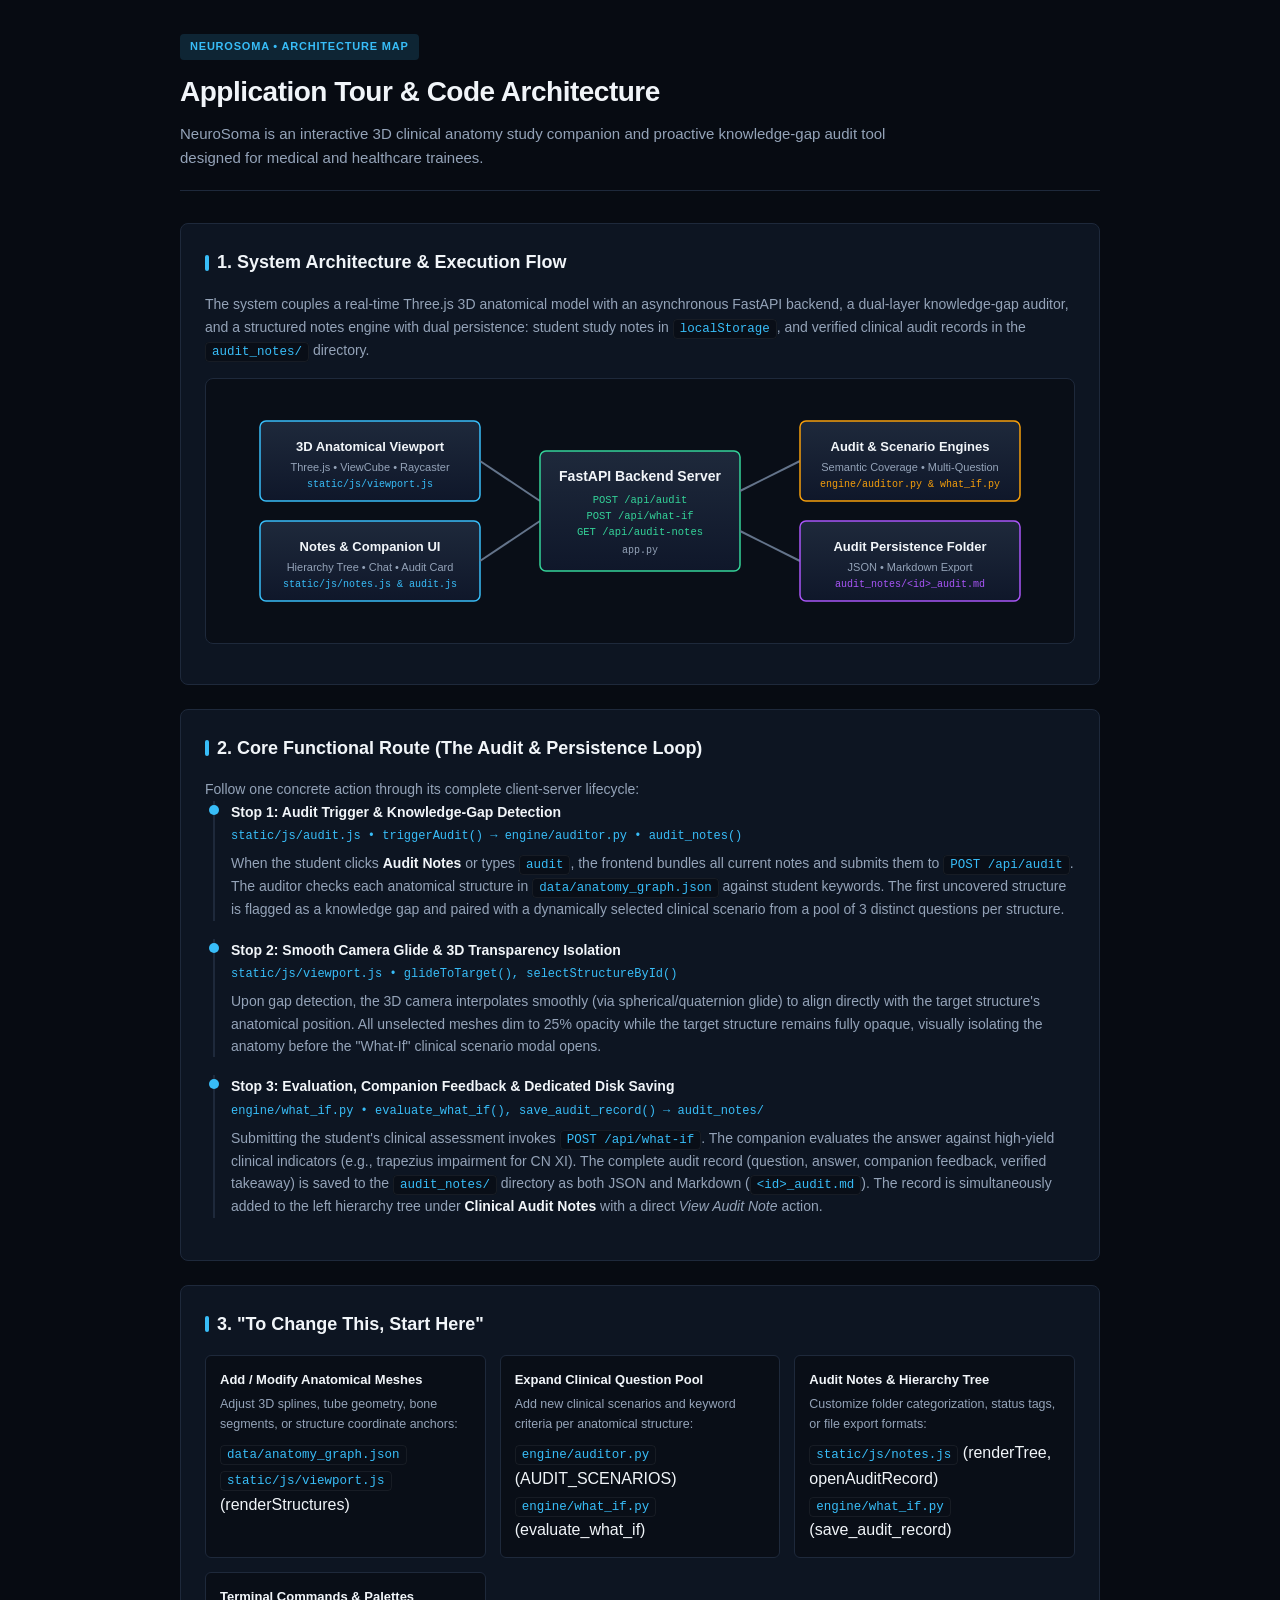
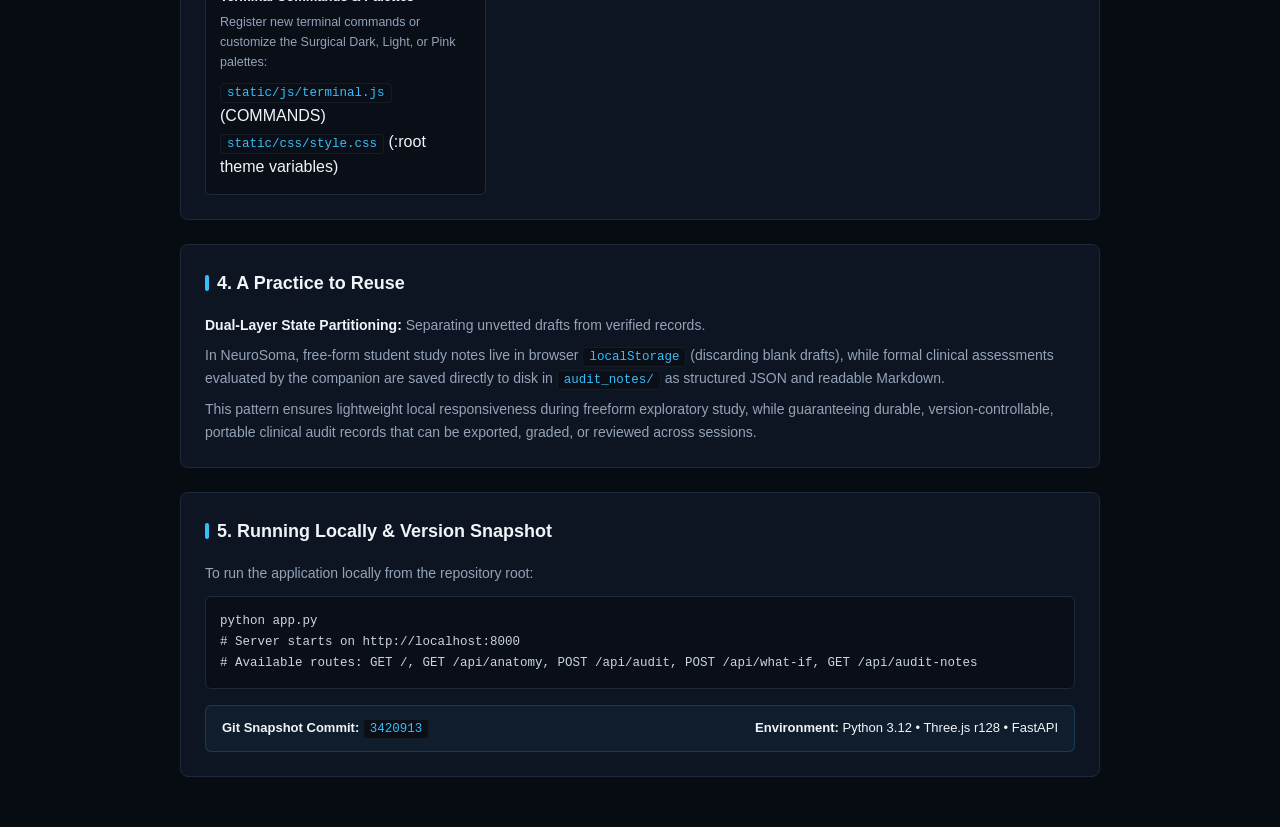
==== devpost/app-map.html @ eed1b760 "Generate application architecture map and complete build checklist" ====
<!DOCTYPE html>
<html lang="en">
<head>
    <meta charset="UTF-8">
    <meta name="viewport" content="width=device-width, initial-scale=1.0">
    <title>NeuroSoma - Application Map & Architecture Guide</title>
    <style>
        :root {
            --bg-body: #070b12;
            --bg-card: #0d1522;
            --border: #1e293b;
            --text-main: #f1f5f9;
            --text-dim: #94a3b8;
            --accent: #38bdf8;
            --accent-glow: rgba(56, 189, 248, 0.15);
            --success: #34d399;
            --warning: #f59e0b;
            --code-bg: #090e17;
            --font-family: -apple-system, BlinkMacSystemFont, "Segoe UI", Roboto, "Helvetica Neue", Arial, sans-serif;
            --font-mono: ui-monospace, SFMono-Regular, Menlo, Monaco, Consolas, monospace;
        }

        * {
            box-sizing: border-box;
            margin: 0;
            padding: 0;
        }

        body {
            background-color: var(--bg-body);
            color: var(--text-main);
            font-family: var(--font-family);
            line-height: 1.6;
            padding: 32px 20px;
        }

        .container {
            max-width: 920px;
            margin: 0 auto;
        }

        header {
            margin-bottom: 32px;
            padding-bottom: 20px;
            border-bottom: 1px solid var(--border);
        }

        .badge-header {
            display: inline-block;
            font-size: 11px;
            font-weight: 700;
            text-transform: uppercase;
            letter-spacing: 0.8px;
            color: var(--accent);
            background: var(--accent-glow);
            padding: 4px 10px;
            border-radius: 4px;
            margin-bottom: 10px;
        }

        h1 {
            font-size: 28px;
            font-weight: 700;
            letter-spacing: -0.5px;
            margin-bottom: 8px;
        }

        p.lead {
            font-size: 15px;
            color: var(--text-dim);
            max-width: 760px;
        }

        section {
            background: var(--bg-card);
            border: 1px solid var(--border);
            border-radius: 8px;
            padding: 24px;
            margin-bottom: 24px;
        }

        h2 {
            font-size: 18px;
            font-weight: 600;
            color: var(--text-main);
            margin-bottom: 16px;
            display: flex;
            align-items: center;
            gap: 8px;
        }

        h2::before {
            content: "";
            display: inline-block;
            width: 4px;
            height: 16px;
            background: var(--accent);
            border-radius: 2px;
        }

        h3 {
            font-size: 14px;
            font-weight: 600;
            color: var(--accent);
            margin: 14px 0 6px 0;
        }

        p, li {
            font-size: 14px;
            color: var(--text-dim);
        }

        ul, ol {
            padding-left: 20px;
            margin-bottom: 12px;
        }

        li {
            margin-bottom: 6px;
        }

        strong {
            color: var(--text-main);
        }

        code {
            font-family: var(--font-mono);
            font-size: 12.5px;
            background: var(--code-bg);
            color: var(--accent);
            padding: 2px 6px;
            border-radius: 4px;
            border: 1px solid rgba(255, 255, 255, 0.06);
        }

        pre {
            background: var(--code-bg);
            border: 1px solid var(--border);
            border-radius: 6px;
            padding: 14px;
            overflow-x: auto;
            margin: 12px 0;
        }

        pre code {
            background: none;
            padding: 0;
            border: none;
            color: #cbd5e1;
            font-size: 12.5px;
        }

        .diagram-container {
            width: 100%;
            margin: 16px 0;
            padding: 12px;
            background: var(--code-bg);
            border: 1px solid var(--border);
            border-radius: 8px;
            overflow-x: auto;
        }

        svg.diagram {
            display: block;
            margin: 0 auto;
            max-width: 100%;
            height: auto;
        }

        .route-stop {
            border-left: 2px solid var(--border);
            padding-left: 16px;
            margin-left: 8px;
            margin-bottom: 18px;
            position: relative;
        }

        .route-stop::before {
            content: "";
            position: absolute;
            left: -6px;
            top: 4px;
            width: 10px;
            height: 10px;
            background: var(--accent);
            border-radius: 50%;
        }

        .route-stop-title {
            font-size: 14px;
            font-weight: 600;
            color: var(--text-main);
            margin-bottom: 4px;
        }

        .route-stop-path {
            font-family: var(--font-mono);
            font-size: 12px;
            color: var(--accent);
            margin-bottom: 6px;
        }

        .pointer-grid {
            display: grid;
            grid-template-columns: repeat(auto-fit, minmax(260px, 1fr));
            gap: 14px;
            margin-top: 12px;
        }

        .pointer-card {
            background: var(--code-bg);
            border: 1px solid var(--border);
            border-radius: 6px;
            padding: 14px;
        }

        .pointer-card h4 {
            font-size: 13px;
            font-weight: 600;
            color: var(--text-main);
            margin-bottom: 4px;
        }

        .pointer-card p {
            font-size: 12.5px;
            margin-bottom: 6px;
        }

        .meta-box {
            background: rgba(56, 189, 248, 0.05);
            border: 1px solid rgba(56, 189, 248, 0.2);
            border-radius: 6px;
            padding: 12px 16px;
            font-size: 13px;
            margin-top: 16px;
            display: flex;
            align-items: center;
            justify-content: space-between;
        }

        details {
            background: var(--code-bg);
            border: 1px solid var(--border);
            border-radius: 6px;
            padding: 10px 14px;
            margin: 10px 0;
        }

        summary {
            cursor: pointer;
            font-size: 13px;
            font-weight: 600;
            color: var(--text-main);
            user-select: none;
        }

        details[open] summary {
            margin-bottom: 10px;
            border-bottom: 1px solid var(--border);
            padding-bottom: 6px;
        }
    </style>
</head>
<body>
    <div class="container">
        <header>
            <span class="badge-header">NeuroSoma &bull; Architecture Map</span>
            <h1>Application Tour &amp; Code Architecture</h1>
            <p class="lead">
                NeuroSoma is an interactive 3D clinical anatomy study companion and proactive knowledge-gap audit tool designed for medical and healthcare trainees.
            </p>
        </header>

        <!-- 1. System Overview -->
        <section>
            <h2>1. System Architecture &amp; Execution Flow</h2>
            <p>
                The system couples a real-time Three.js 3D anatomical model with an asynchronous FastAPI backend, a dual-layer knowledge-gap auditor, and a structured notes engine with dual persistence: student study notes in <code>localStorage</code>, and verified clinical audit records in the <code>audit_notes/</code> directory.
            </p>

            <div class="diagram-container">
                <svg class="diagram" width="800" height="240" viewBox="0 0 800 240" xmlns="http://www.w3.org/2000/svg">
                    <!-- Background Grid -->
                    <defs>
                        <linearGradient id="boxGrad" x1="0" y1="0" x2="0" y2="1">
                            <stop offset="0%" stop-color="#1e293b"/>
                            <stop offset="100%" stop-color="#0f172a"/>
                        </linearGradient>
                    </defs>

                    <!-- Client UI Boxes -->
                    <rect x="20" y="30" width="220" height="80" rx="6" fill="url(#boxGrad)" stroke="#38bdf8" stroke-width="1.5"/>
                    <text x="130" y="60" fill="#f1f5f9" font-family="sans-serif" font-size="13" font-weight="bold" text-anchor="middle">3D Anatomical Viewport</text>
                    <text x="130" y="80" fill="#94a3b8" font-family="sans-serif" font-size="11" text-anchor="middle">Three.js &bull; ViewCube &bull; Raycaster</text>
                    <text x="130" y="96" fill="#38bdf8" font-family="monospace" font-size="10" text-anchor="middle">static/js/viewport.js</text>

                    <rect x="20" y="130" width="220" height="80" rx="6" fill="url(#boxGrad)" stroke="#38bdf8" stroke-width="1.5"/>
                    <text x="130" y="160" fill="#f1f5f9" font-family="sans-serif" font-size="13" font-weight="bold" text-anchor="middle">Notes &amp; Companion UI</text>
                    <text x="130" y="180" fill="#94a3b8" font-family="sans-serif" font-size="11" text-anchor="middle">Hierarchy Tree &bull; Chat &bull; Audit Card</text>
                    <text x="130" y="196" fill="#38bdf8" font-family="monospace" font-size="10" text-anchor="middle">static/js/notes.js &amp; audit.js</text>

                    <!-- Arrow to Server -->
                    <line x1="240" y1="70" x2="300" y2="110" stroke="#64748b" stroke-width="2" marker-end="url(#arrow)"/>
                    <line x1="240" y1="170" x2="300" y2="130" stroke="#64748b" stroke-width="2"/>

                    <!-- Server Box -->
                    <rect x="300" y="60" width="200" height="120" rx="6" fill="url(#boxGrad)" stroke="#34d399" stroke-width="1.5"/>
                    <text x="400" y="90" fill="#f1f5f9" font-family="sans-serif" font-size="14" font-weight="bold" text-anchor="middle">FastAPI Backend Server</text>
                    <text x="400" y="112" fill="#34d399" font-family="monospace" font-size="10.5" text-anchor="middle">POST /api/audit</text>
                    <text x="400" y="128" fill="#34d399" font-family="monospace" font-size="10.5" text-anchor="middle">POST /api/what-if</text>
                    <text x="400" y="144" fill="#34d399" font-family="monospace" font-size="10.5" text-anchor="middle">GET /api/audit-notes</text>
                    <text x="400" y="162" fill="#94a3b8" font-family="monospace" font-size="10" text-anchor="middle">app.py</text>

                    <!-- Arrow to Engines & Storage -->
                    <line x1="500" y1="100" x2="560" y2="70" stroke="#64748b" stroke-width="2"/>
                    <line x1="500" y1="140" x2="560" y2="170" stroke="#64748b" stroke-width="2"/>

                    <!-- Engine & Storage Boxes -->
                    <rect x="560" y="30" width="220" height="80" rx="6" fill="url(#boxGrad)" stroke="#f59e0b" stroke-width="1.5"/>
                    <text x="670" y="60" fill="#f1f5f9" font-family="sans-serif" font-size="13" font-weight="bold" text-anchor="middle">Audit &amp; Scenario Engines</text>
                    <text x="670" y="80" fill="#94a3b8" font-family="sans-serif" font-size="11" text-anchor="middle">Semantic Coverage &bull; Multi-Question</text>
                    <text x="670" y="96" fill="#f59e0b" font-family="monospace" font-size="10" text-anchor="middle">engine/auditor.py &amp; what_if.py</text>

                    <rect x="560" y="130" width="220" height="80" rx="6" fill="url(#boxGrad)" stroke="#a855f7" stroke-width="1.5"/>
                    <text x="670" y="160" fill="#f1f5f9" font-family="sans-serif" font-size="13" font-weight="bold" text-anchor="middle">Audit Persistence Folder</text>
                    <text x="670" y="180" fill="#94a3b8" font-family="sans-serif" font-size="11" text-anchor="middle">JSON &bull; Markdown Export</text>
                    <text x="670" y="196" fill="#a855f7" font-family="monospace" font-size="10" text-anchor="middle">audit_notes/&lt;id&gt;_audit.md</text>
                </svg>
            </div>
        </section>

        <!-- 2. Core Guided Code Route -->
        <section>
            <h2>2. Core Functional Route (The Audit &amp; Persistence Loop)</h2>
            <p>
                Follow one concrete action through its complete client-server lifecycle:
            </p>

            <div class="route-stop">
                <div class="route-stop-title">Stop 1: Audit Trigger &amp; Knowledge-Gap Detection</div>
                <div class="route-stop-path">static/js/audit.js &bull; triggerAudit() &rarr; engine/auditor.py &bull; audit_notes()</div>
                <p>
                    When the student clicks <strong>Audit Notes</strong> or types <code>audit</code>, the frontend bundles all current notes and submits them to <code>POST /api/audit</code>. The auditor checks each anatomical structure in <code>data/anatomy_graph.json</code> against student keywords. The first uncovered structure is flagged as a knowledge gap and paired with a dynamically selected clinical scenario from a pool of 3 distinct questions per structure.
                </p>
            </div>

            <div class="route-stop">
                <div class="route-stop-title">Stop 2: Smooth Camera Glide &amp; 3D Transparency Isolation</div>
                <div class="route-stop-path">static/js/viewport.js &bull; glideToTarget(), selectStructureById()</div>
                <p>
                    Upon gap detection, the 3D camera interpolates smoothly (via spherical/quaternion glide) to align directly with the target structure's anatomical position. All unselected meshes dim to 25% opacity while the target structure remains fully opaque, visually isolating the anatomy before the "What-If" clinical scenario modal opens.
                </p>
            </div>

            <div class="route-stop">
                <div class="route-stop-title">Stop 3: Evaluation, Companion Feedback &amp; Dedicated Disk Saving</div>
                <div class="route-stop-path">engine/what_if.py &bull; evaluate_what_if(), save_audit_record() &rarr; audit_notes/</div>
                <p>
                    Submitting the student's clinical assessment invokes <code>POST /api/what-if</code>. The companion evaluates the answer against high-yield clinical indicators (e.g., trapezius impairment for CN XI). The complete audit record (question, answer, companion feedback, verified takeaway) is saved to the <code>audit_notes/</code> directory as both JSON and Markdown (<code>&lt;id&gt;_audit.md</code>). The record is simultaneously added to the left hierarchy tree under <strong>Clinical Audit Notes</strong> with a direct <em>View Audit Note</em> action.
                </p>
            </div>
        </section>

        <!-- 3. Where to Change What -->
        <section>
            <h2>3. "To Change This, Start Here"</h2>
            <div class="pointer-grid">
                <div class="pointer-card">
                    <h4>Add / Modify Anatomical Meshes</h4>
                    <p>Adjust 3D splines, tube geometry, bone segments, or structure coordinate anchors:</p>
                    <code>data/anatomy_graph.json</code><br>
                    <code>static/js/viewport.js</code> (renderStructures)
                </div>

                <div class="pointer-card">
                    <h4>Expand Clinical Question Pool</h4>
                    <p>Add new clinical scenarios and keyword criteria per anatomical structure:</p>
                    <code>engine/auditor.py</code> (AUDIT_SCENARIOS)<br>
                    <code>engine/what_if.py</code> (evaluate_what_if)
                </div>

                <div class="pointer-card">
                    <h4>Audit Notes &amp; Hierarchy Tree</h4>
                    <p>Customize folder categorization, status tags, or file export formats:</p>
                    <code>static/js/notes.js</code> (renderTree, openAuditRecord)<br>
                    <code>engine/what_if.py</code> (save_audit_record)
                </div>

                <div class="pointer-card">
                    <h4>Terminal Commands &amp; Palettes</h4>
                    <p>Register new terminal commands or customize the Surgical Dark, Light, or Pink palettes:</p>
                    <code>static/js/terminal.js</code> (COMMANDS)<br>
                    <code>static/css/style.css</code> (:root theme variables)
                </div>
            </div>
        </section>

        <!-- 4. Reusable Practice -->
        <section>
            <h2>4. A Practice to Reuse</h2>
            <p>
                <strong>Dual-Layer State Partitioning:</strong> Separating unvetted drafts from verified records.
            </p>
            <p style="margin-top: 8px;">
                In NeuroSoma, free-form student study notes live in browser <code>localStorage</code> (discarding blank drafts), while formal clinical assessments evaluated by the companion are saved directly to disk in <code>audit_notes/</code> as structured JSON and readable Markdown.
            </p>
            <p style="margin-top: 8px;">
                This pattern ensures lightweight local responsiveness during freeform exploratory study, while guaranteeing durable, version-controllable, portable clinical audit records that can be exported, graded, or reviewed across sessions.
            </p>
        </section>

        <!-- 5. Verification & Snapshot -->
        <section>
            <h2>5. Running Locally &amp; Version Snapshot</h2>
            <p>To run the application locally from the repository root:</p>
            <pre><code>python app.py
# Server starts on http://localhost:8000
# Available routes: GET /, GET /api/anatomy, POST /api/audit, POST /api/what-if, GET /api/audit-notes</code></pre>

            <div class="meta-box">
                <span><strong>Git Snapshot Commit:</strong> <code>3420913</code></span>
                <span><strong>Environment:</strong> Python 3.12 &bull; Three.js r128 &bull; FastAPI</span>
            </div>
        </section>
    </div>
</body>
</html>
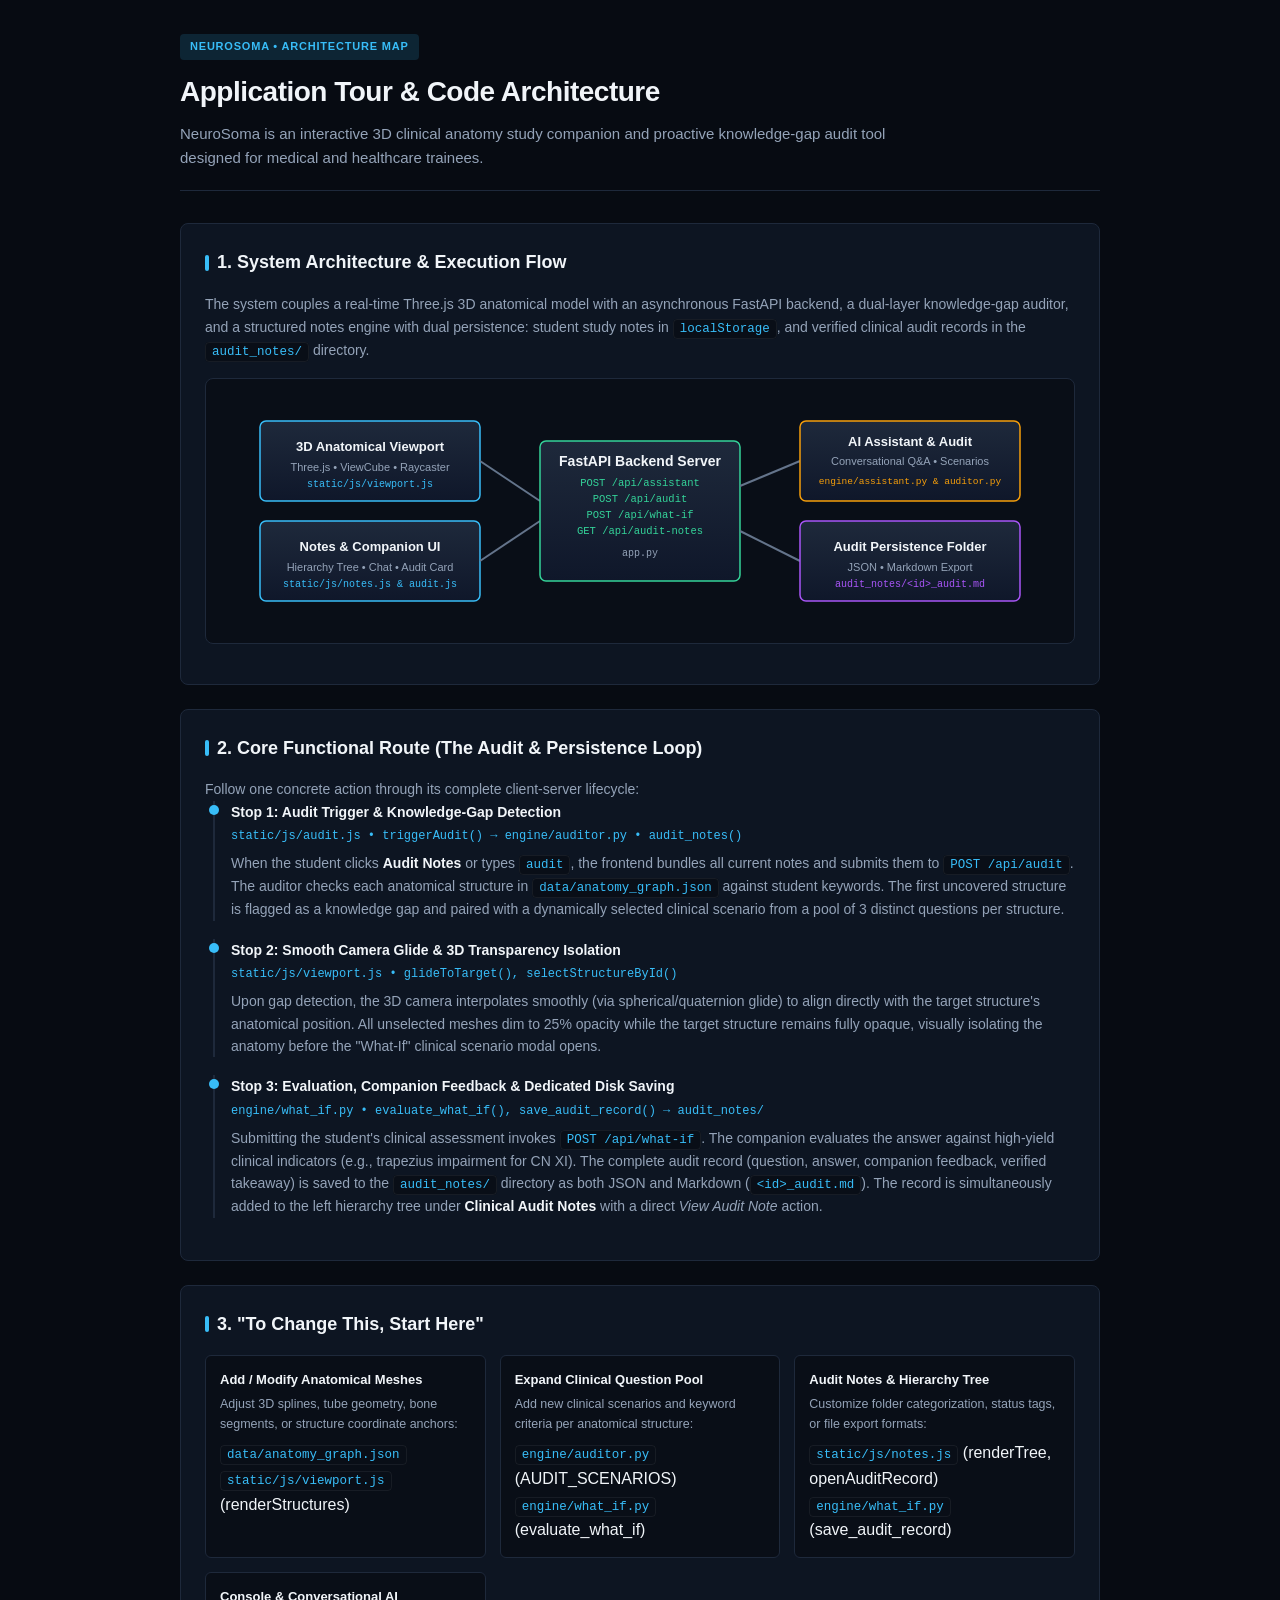
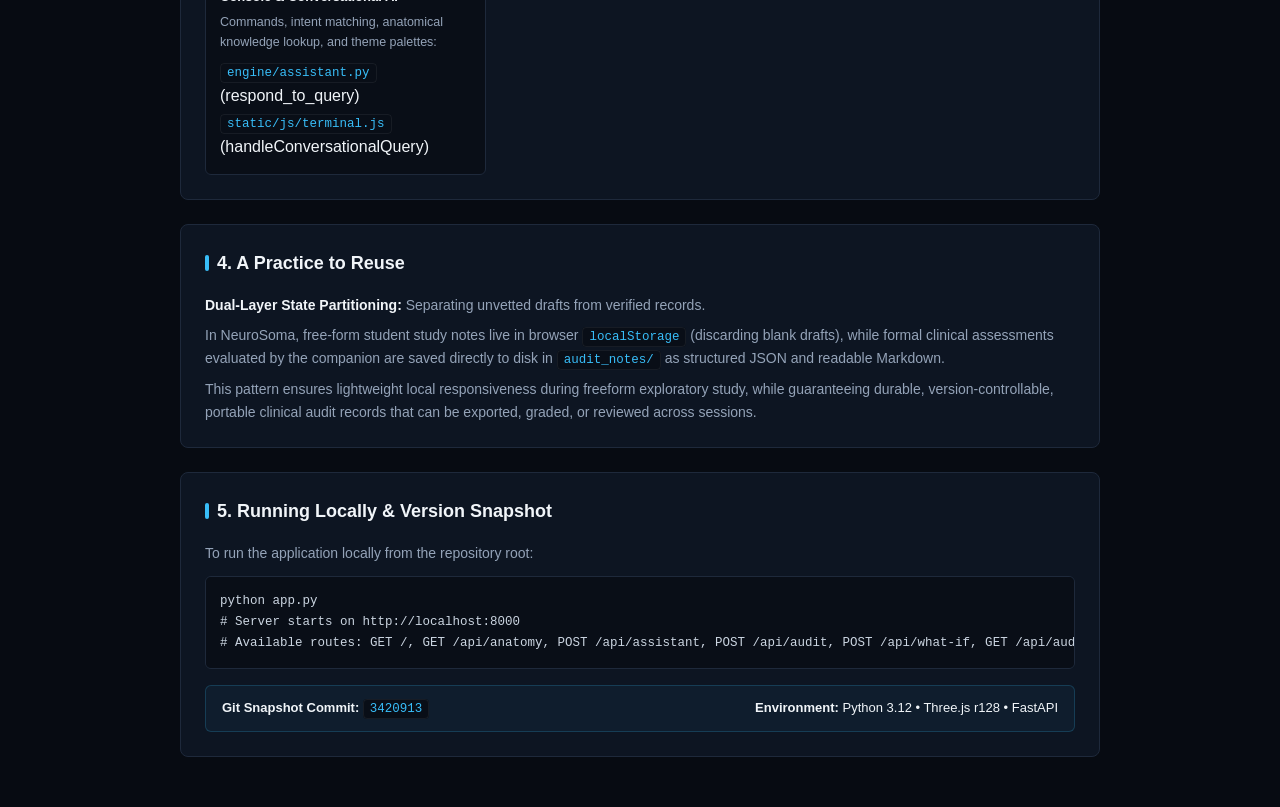
==== commit 290b0ad0: "Blend command console with conversational AI study assistant" ====
--- a/devpost/app-map.html
+++ b/devpost/app-map.html
@@ -304,22 +304,23 @@
                     <line x1="240" y1="170" x2="300" y2="130" stroke="#64748b" stroke-width="2"/>
 
                     <!-- Server Box -->
-                    <rect x="300" y="60" width="200" height="120" rx="6" fill="url(#boxGrad)" stroke="#34d399" stroke-width="1.5"/>
-                    <text x="400" y="90" fill="#f1f5f9" font-family="sans-serif" font-size="14" font-weight="bold" text-anchor="middle">FastAPI Backend Server</text>
-                    <text x="400" y="112" fill="#34d399" font-family="monospace" font-size="10.5" text-anchor="middle">POST /api/audit</text>
-                    <text x="400" y="128" fill="#34d399" font-family="monospace" font-size="10.5" text-anchor="middle">POST /api/what-if</text>
-                    <text x="400" y="144" fill="#34d399" font-family="monospace" font-size="10.5" text-anchor="middle">GET /api/audit-notes</text>
-                    <text x="400" y="162" fill="#94a3b8" font-family="monospace" font-size="10" text-anchor="middle">app.py</text>
+                    <rect x="300" y="50" width="200" height="140" rx="6" fill="url(#boxGrad)" stroke="#34d399" stroke-width="1.5"/>
+                    <text x="400" y="75" fill="#f1f5f9" font-family="sans-serif" font-size="14" font-weight="bold" text-anchor="middle">FastAPI Backend Server</text>
+                    <text x="400" y="95" fill="#34d399" font-family="monospace" font-size="10.5" text-anchor="middle">POST /api/assistant</text>
+                    <text x="400" y="111" fill="#34d399" font-family="monospace" font-size="10.5" text-anchor="middle">POST /api/audit</text>
+                    <text x="400" y="127" fill="#34d399" font-family="monospace" font-size="10.5" text-anchor="middle">POST /api/what-if</text>
+                    <text x="400" y="143" fill="#34d399" font-family="monospace" font-size="10.5" text-anchor="middle">GET /api/audit-notes</text>
+                    <text x="400" y="165" fill="#94a3b8" font-family="monospace" font-size="10" text-anchor="middle">app.py</text>
 
                     <!-- Arrow to Engines & Storage -->
-                    <line x1="500" y1="100" x2="560" y2="70" stroke="#64748b" stroke-width="2"/>
+                    <line x1="500" y1="95" x2="560" y2="70" stroke="#64748b" stroke-width="2"/>
                     <line x1="500" y1="140" x2="560" y2="170" stroke="#64748b" stroke-width="2"/>
 
                     <!-- Engine & Storage Boxes -->
                     <rect x="560" y="30" width="220" height="80" rx="6" fill="url(#boxGrad)" stroke="#f59e0b" stroke-width="1.5"/>
-                    <text x="670" y="60" fill="#f1f5f9" font-family="sans-serif" font-size="13" font-weight="bold" text-anchor="middle">Audit &amp; Scenario Engines</text>
-                    <text x="670" y="80" fill="#94a3b8" font-family="sans-serif" font-size="11" text-anchor="middle">Semantic Coverage &bull; Multi-Question</text>
-                    <text x="670" y="96" fill="#f59e0b" font-family="monospace" font-size="10" text-anchor="middle">engine/auditor.py &amp; what_if.py</text>
+                    <text x="670" y="55" fill="#f1f5f9" font-family="sans-serif" font-size="13" font-weight="bold" text-anchor="middle">AI Assistant &amp; Audit</text>
+                    <text x="670" y="74" fill="#94a3b8" font-family="sans-serif" font-size="11" text-anchor="middle">Conversational Q&amp;A &bull; Scenarios</text>
+                    <text x="670" y="93" fill="#f59e0b" font-family="monospace" font-size="9.5" text-anchor="middle">engine/assistant.py &amp; auditor.py</text>
 
                     <rect x="560" y="130" width="220" height="80" rx="6" fill="url(#boxGrad)" stroke="#a855f7" stroke-width="1.5"/>
                     <text x="670" y="160" fill="#f1f5f9" font-family="sans-serif" font-size="13" font-weight="bold" text-anchor="middle">Audit Persistence Folder</text>
@@ -387,10 +388,10 @@
                 </div>
 
                 <div class="pointer-card">
-                    <h4>Terminal Commands &amp; Palettes</h4>
-                    <p>Register new terminal commands or customize the Surgical Dark, Light, or Pink palettes:</p>
-                    <code>static/js/terminal.js</code> (COMMANDS)<br>
-                    <code>static/css/style.css</code> (:root theme variables)
+                    <h4>Console &amp; Conversational AI</h4>
+                    <p>Commands, intent matching, anatomical knowledge lookup, and theme palettes:</p>
+                    <code>engine/assistant.py</code> (respond_to_query)<br>
+                    <code>static/js/terminal.js</code> (handleConversationalQuery)
                 </div>
             </div>
         </section>
@@ -415,7 +416,7 @@
             <p>To run the application locally from the repository root:</p>
             <pre><code>python app.py
 # Server starts on http://localhost:8000
-# Available routes: GET /, GET /api/anatomy, POST /api/audit, POST /api/what-if, GET /api/audit-notes</code></pre>
+# Available routes: GET /, GET /api/anatomy, POST /api/assistant, POST /api/audit, POST /api/what-if, GET /api/audit-notes</code></pre>
 
             <div class="meta-box">
                 <span><strong>Git Snapshot Commit:</strong> <code>3420913</code></span>
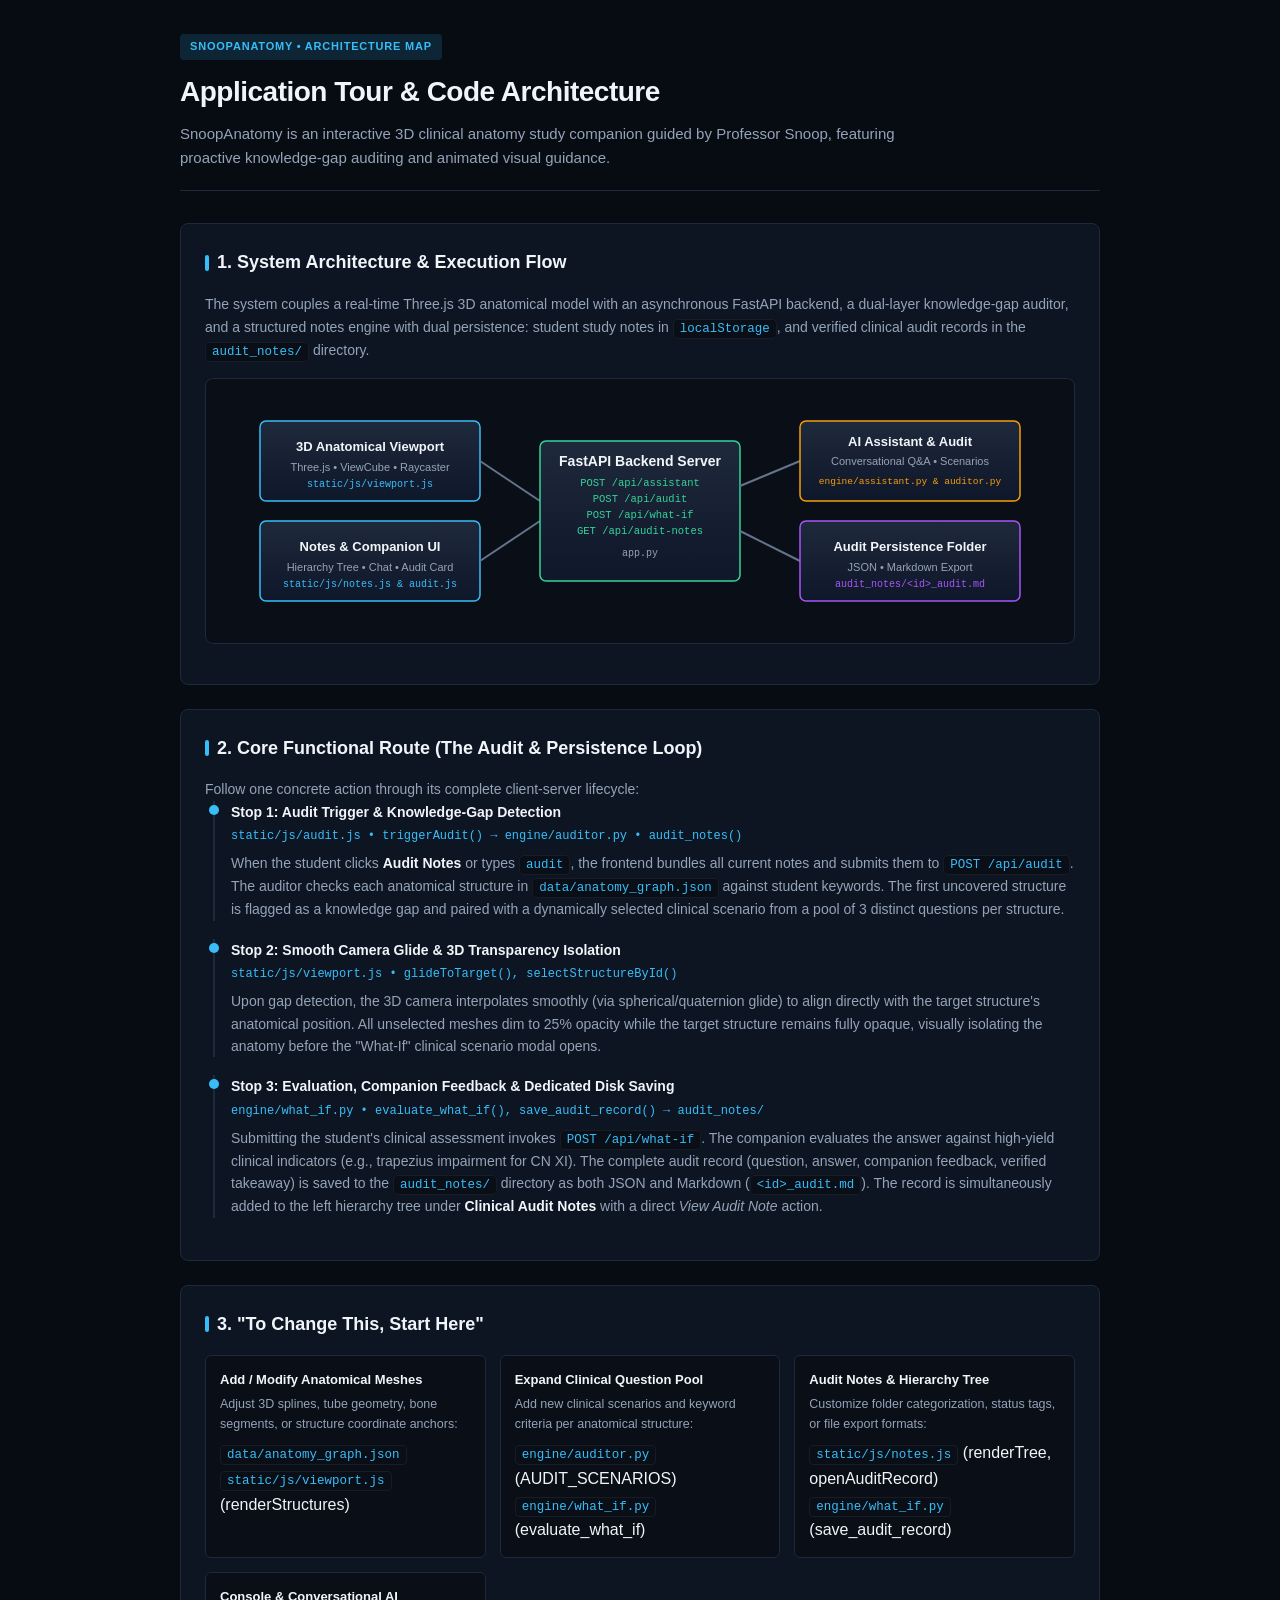
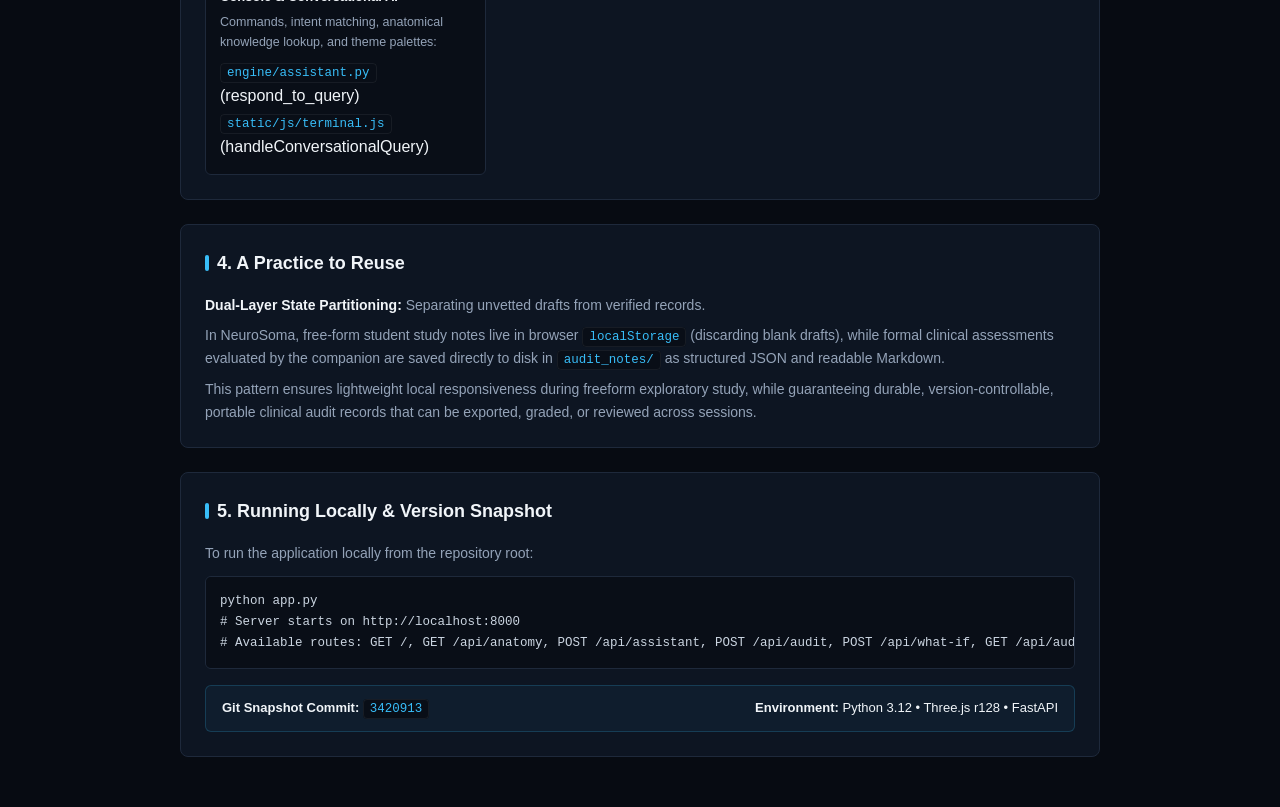
==== commit a70c06b7: "Personalize app to SnoopAnatomy and Professor Snoop with animated audit mascot" ====
--- a/devpost/app-map.html
+++ b/devpost/app-map.html
@@ -3,7 +3,7 @@
 <head>
     <meta charset="UTF-8">
     <meta name="viewport" content="width=device-width, initial-scale=1.0">
-    <title>NeuroSoma - Application Map & Architecture Guide</title>
+    <title>SnoopAnatomy - Application Map &amp; Architecture Guide</title>
     <style>
         :root {
             --bg-body: #070b12;
@@ -264,10 +264,10 @@
 <body>
     <div class="container">
         <header>
-            <span class="badge-header">NeuroSoma &bull; Architecture Map</span>
+            <span class="badge-header">SnoopAnatomy &bull; Architecture Map</span>
             <h1>Application Tour &amp; Code Architecture</h1>
             <p class="lead">
-                NeuroSoma is an interactive 3D clinical anatomy study companion and proactive knowledge-gap audit tool designed for medical and healthcare trainees.
+                SnoopAnatomy is an interactive 3D clinical anatomy study companion guided by Professor Snoop, featuring proactive knowledge-gap auditing and animated visual guidance.
             </p>
         </header>
 
